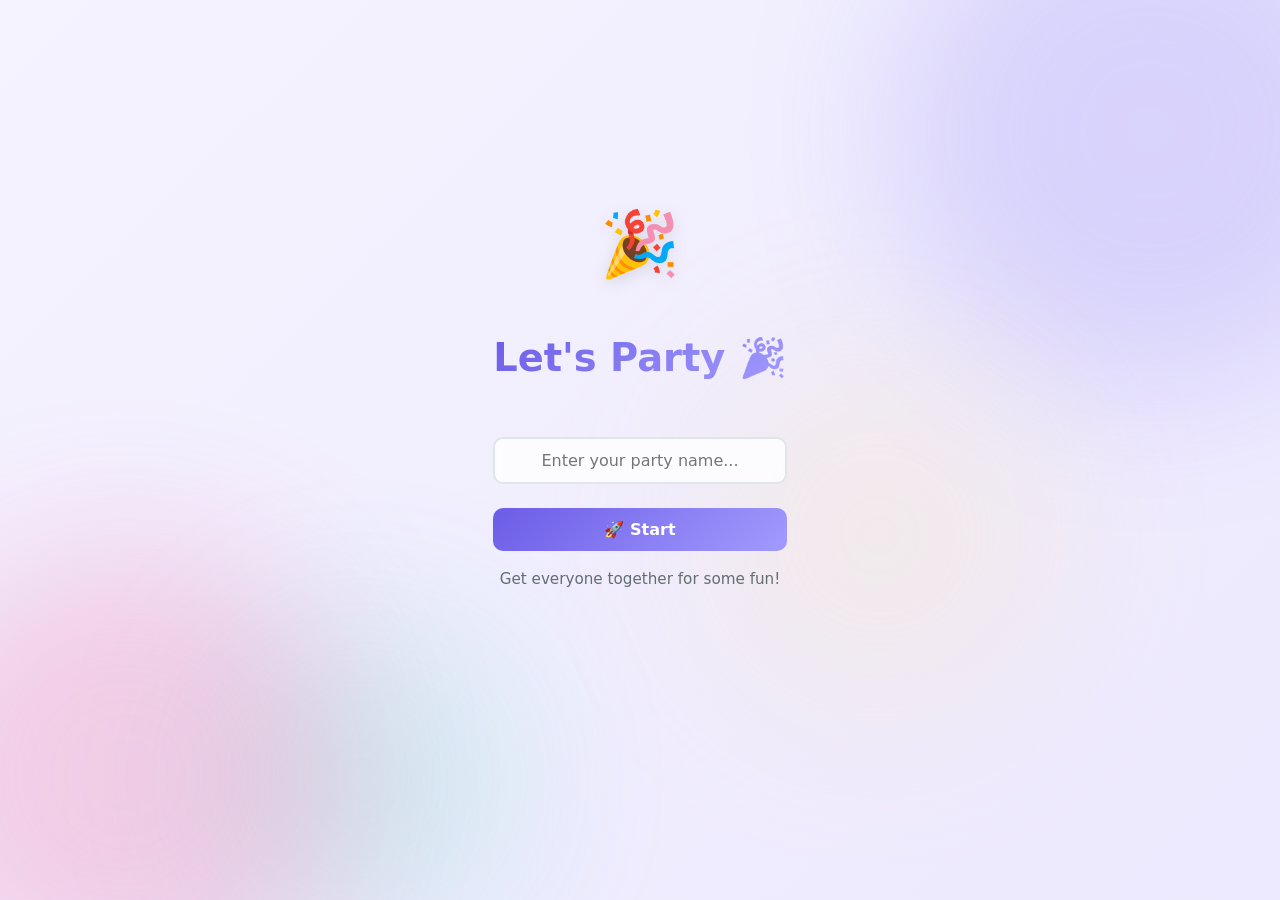
==== index.html @ 0eb38a6e "feat: added 7 games and related functionalities - Create would-you-rather.html for the game interfac" ====
<!DOCTYPE html>
<html lang="en">
<head>
  <meta charset="UTF-8" />
  <meta name="viewport" content="width=device-width, initial-scale=1.0" />
  <title>Party Games Hub</title>
  <link rel="stylesheet" href="css/global.css" />
  <style>
    .home-emoji {
      font-size: 4rem;
      margin-bottom: 0.5rem;
      animation: bounceIn 0.8s ease both;
      filter: drop-shadow(0 4px 8px rgba(0,0,0,0.1));
    }
    .title-display {
      font-size: 2.4rem;
      font-weight: 800;
      margin-bottom: 1.5rem;
      min-height: 3rem;
      background: var(--gradient-primary);
      -webkit-background-clip: text;
      -webkit-text-fill-color: transparent;
      background-clip: text;
      animation: fadeInUp 0.6s ease 0.2s both;
    }
    .title-input {
      max-width: 360px;
      text-align: center;
      font-size: 1.1rem;
      animation: fadeInUp 0.6s ease 0.4s both;
    }
    .screen .btn {
      animation: fadeInUp 0.6s ease 0.6s both;
    }
    .tagline {
      color: var(--text-light);
      font-size: 0.95rem;
      animation: fadeIn 0.6s ease 0.8s both;
      margin-top: -0.5rem;
    }
  </style>
</head>
<body>
<div class="bg-orbs"></div>
  <div class="screen">
    <div class="home-emoji">🎉</div>
    <div class="title-display" id="titleDisplay">Let's Party 🎉</div>

    <input
      type="text"
      id="titleInput"
      class="title-input"
      placeholder="Enter your party name..."
      maxlength="50"
    />

    <button class="btn btn-primary btn-block" style="max-width: 360px;" onclick="startParty()">
      🚀 Start
    </button>
    <p class="tagline">Get everyone together for some fun!</p>
  </div>

  <script src="js/state.js"></script>
  <script src="js/utils.js"></script>
  <script>
    const titleInput = document.getElementById('titleInput');
    const titleDisplay = document.getElementById('titleDisplay');

    // Load saved title
    const savedTitle = getPartyTitle();
    titleInput.value = savedTitle === "Let's Party 🎉" ? '' : savedTitle;
    titleDisplay.textContent = savedTitle;

    // Update title live as user types
    titleInput.addEventListener('input', () => {
      const val = titleInput.value.trim();
      const title = val || "Let's Party 🎉";
      titleDisplay.textContent = title;
      setPartyTitle(title);
    });

    function startParty() {
      // Ensure title is saved
      const val = titleInput.value.trim();
      if (val) setPartyTitle(val);
      navigateTo('lobby.html');
    }
  </script>
</body>
</html>
---- css/global.css ----
/* ===================================
   Party Games Hub – Global Styles
   =================================== */

/* --- Reset & Base --- */
*, *::before, *::after {
  margin: 0;
  padding: 0;
  box-sizing: border-box;
}

:root {
  --primary: #6c5ce7;
  --primary-light: #a29bfe;
  --secondary: #fd79a8;
  --accent: #ffeaa7;
  --bg: #f8f9fc;
  --bg-card: #ffffff;
  --text: #2d3436;
  --text-light: #636e72;
  --danger: #d63031;
  --success: #00b894;
  --radius: 16px;
  --radius-sm: 10px;
  --shadow: 0 4px 20px rgba(0, 0, 0, 0.08);
  --shadow-hover: 0 8px 30px rgba(0, 0, 0, 0.12);
  --font: 'Segoe UI', system-ui, -apple-system, sans-serif;
  --transition: 0.2s ease;
  --gradient-bg: linear-gradient(135deg, #f5f3ff 0%, #ede9fe 25%, #fdf2f8 50%, #fef3c7 75%, #f0fdf4 100%);
  --gradient-primary: linear-gradient(135deg, #6c5ce7, #a29bfe);
  --gradient-secondary: linear-gradient(135deg, #fd79a8, #e84393);
  --gradient-warm: linear-gradient(135deg, #ffeaa7, #fdcb6e);
}

html {
  font-size: 16px;
  scroll-behavior: smooth;
}

body {
  font-family: var(--font);
  background: var(--gradient-bg);
  background-size: 400% 400%;
  animation: gradientShift 18s ease infinite;
  color: var(--text);
  min-height: 100dvh;
  display: flex;
  flex-direction: column;
  align-items: center;
  padding: 2rem 1rem;
  line-height: 1.6;
  position: relative;
  overflow-x: hidden;
}

/* --- Animated background blobs --- */
body::before,
body::after {
  content: '';
  position: fixed;
  border-radius: 50%;
  filter: blur(80px);
  opacity: 0.25;
  z-index: -1;
  animation: floatBlob 20s ease-in-out infinite;
}

body::before {
  width: 500px;
  height: 500px;
  background: radial-gradient(circle, var(--primary-light), var(--primary));
  top: -120px;
  right: -120px;
  animation: floatBlob 22s ease-in-out infinite, pulseBlob 8s ease-in-out infinite;
  animation-delay: -5s, 0s;
}

body::after {
  width: 450px;
  height: 450px;
  background: radial-gradient(circle, var(--secondary), #e84393);
  bottom: -100px;
  left: -100px;
  animation: floatBlob 26s ease-in-out infinite, pulseBlob 10s ease-in-out infinite;
  animation-delay: -10s, -3s;
}

/* --- Extra background layers via box-shadow on a helper --- */
.bg-orbs {
  position: fixed;
  inset: 0;
  z-index: -1;
  pointer-events: none;
  overflow: hidden;
}

.bg-orbs::before,
.bg-orbs::after {
  content: '';
  position: absolute;
  border-radius: 50%;
  filter: blur(90px);
  opacity: 0.18;
}

.bg-orbs::before {
  width: 350px;
  height: 350px;
  background: radial-gradient(circle, #ffeaa7, #fdcb6e);
  top: 40%;
  left: 55%;
  animation: floatBlob2 28s ease-in-out infinite, pulseBlob 12s ease-in-out infinite;
}

.bg-orbs::after {
  width: 300px;
  height: 300px;
  background: radial-gradient(circle, #55efc4, #00b894);
  top: 70%;
  right: 60%;
  animation: floatBlob2 24s ease-in-out infinite reverse, pulseBlob 9s ease-in-out infinite;
  animation-delay: -7s, -2s;
}

@keyframes gradientShift {
  0%   { background-position: 0% 50%; }
  25%  { background-position: 100% 25%; }
  50%  { background-position: 50% 100%; }
  75%  { background-position: 25% 0%; }
  100% { background-position: 0% 50%; }
}

@keyframes floatBlob {
  0%, 100% { transform: translate(0, 0) scale(1); }
  25% { transform: translate(40px, -50px) scale(1.08); }
  50% { transform: translate(-30px, 30px) scale(0.92); }
  75% { transform: translate(20px, 40px) scale(1.04); }
}

@keyframes floatBlob2 {
  0%, 100% { transform: translate(0, 0) scale(1) rotate(0deg); }
  33% { transform: translate(-50px, 30px) scale(1.1) rotate(60deg); }
  66% { transform: translate(40px, -40px) scale(0.9) rotate(-30deg); }
}

@keyframes pulseBlob {
  0%, 100% { opacity: 0.18; }
  50% { opacity: 0.32; }
}

/* --- Entrance animations --- */
@keyframes fadeInUp {
  from { opacity: 0; transform: translateY(24px); }
  to { opacity: 1; transform: translateY(0); }
}

@keyframes fadeIn {
  from { opacity: 0; }
  to { opacity: 1; }
}

@keyframes scaleIn {
  from { opacity: 0; transform: scale(0.9); }
  to { opacity: 1; transform: scale(1); }
}

@keyframes slideInLeft {
  from { opacity: 0; transform: translateX(-20px); }
  to { opacity: 1; transform: translateX(0); }
}

@keyframes slideInRight {
  from { opacity: 0; transform: translateX(20px); }
  to { opacity: 1; transform: translateX(0); }
}

@keyframes bounceIn {
  0% { opacity: 0; transform: scale(0.3); }
  50% { transform: scale(1.05); }
  70% { transform: scale(0.9); }
  100% { opacity: 1; transform: scale(1); }
}

@keyframes shimmer {
  0% { background-position: -200% center; }
  100% { background-position: 200% center; }
}

@keyframes pulse {
  0%, 100% { transform: scale(1); }
  50% { transform: scale(1.05); }
}

.animate-fade-in-up {
  animation: fadeInUp 0.5s ease both;
}

.animate-fade-in {
  animation: fadeIn 0.4s ease both;
}

.animate-scale-in {
  animation: scaleIn 0.4s ease both;
}

.animate-bounce-in {
  animation: bounceIn 0.6s ease both;
}

/* --- Typography --- */
h1, h2, h3 {
  font-weight: 700;
  line-height: 1.2;
}

h1 { font-size: 2.2rem; }
h2 { font-size: 1.6rem; }
h3 { font-size: 1.2rem; }

/* --- Container --- */
.container {
  width: 100%;
  max-width: 720px;
  margin: 0 auto;
}

.container-wide {
  width: 100%;
  max-width: 960px;
  margin: 0 auto;
}

/* --- Buttons --- */
.btn {
  display: inline-flex;
  align-items: center;
  justify-content: center;
  gap: 0.5rem;
  padding: 0.75rem 1.75rem;
  font-size: 1rem;
  font-weight: 600;
  border: none;
  border-radius: var(--radius-sm);
  cursor: pointer;
  transition: transform 0.25s cubic-bezier(.4,0,.2,1), box-shadow 0.25s ease, background 0.25s ease, border-color 0.25s ease;
  text-decoration: none;
  font-family: var(--font);
  position: relative;
  overflow: hidden;
}

.btn::after {
  content: '';
  position: absolute;
  inset: 0;
  background: linear-gradient(120deg, transparent 30%, rgba(255,255,255,0.2) 50%, transparent 70%);
  background-size: 200% 100%;
  opacity: 0;
  transition: opacity 0.3s;
}

.btn:hover::after {
  opacity: 1;
  animation: shimmer 0.8s ease forwards;
}

.btn:hover {
  transform: translateY(-2px);
  box-shadow: var(--shadow-hover);
}

.btn:active {
  transform: translateY(0) scale(0.98);
}

.btn-primary {
  background: var(--gradient-primary);
  color: #fff;
}

.btn-primary:hover {
  box-shadow: 0 6px 25px rgba(108, 92, 231, 0.35);
}

.btn-secondary {
  background: var(--gradient-secondary);
  color: #fff;
}

.btn-secondary:hover {
  box-shadow: 0 6px 25px rgba(253, 121, 168, 0.35);
}

.btn-outline {
  background: transparent;
  color: var(--primary);
  border: 2px solid var(--primary);
  backdrop-filter: blur(4px);
}

.btn-outline:hover {
  background: var(--primary);
  color: #fff;
}

.btn-danger {
  background: linear-gradient(135deg, #d63031, #e17055);
  color: #fff;
}

.btn-danger:hover {
  box-shadow: 0 6px 25px rgba(214, 48, 49, 0.35);
}

.btn-sm {
  padding: 0.4rem 1rem;
  font-size: 0.85rem;
}

.btn-block {
  width: 100%;
}

/* --- Inputs --- */
input[type="text"],
select,
textarea {
  width: 100%;
  padding: 0.75rem 1rem;
  font-size: 1rem;
  font-family: var(--font);
  border: 2px solid #dfe6e9;
  border-radius: var(--radius-sm);
  background: rgba(255, 255, 255, 0.8);
  backdrop-filter: blur(4px);
  color: var(--text);
  transition: border-color 0.3s ease, box-shadow 0.3s ease, background 0.3s ease;
}

input[type="text"]:focus,
select:focus,
textarea:focus {
  outline: none;
  border-color: var(--primary);
  box-shadow: 0 0 0 4px rgba(108, 92, 231, 0.12);
  background: #fff;
}

/* --- Cards --- */
.card {
  background: rgba(255, 255, 255, 0.75);
  backdrop-filter: blur(12px);
  -webkit-backdrop-filter: blur(12px);
  border: 1px solid rgba(255, 255, 255, 0.6);
  border-radius: var(--radius);
  padding: 1.5rem;
  box-shadow: var(--shadow);
  transition: transform 0.3s cubic-bezier(.4,0,.2,1), box-shadow 0.3s ease;
  animation: fadeInUp 0.4s ease both;
}

.card:hover {
  box-shadow: var(--shadow-hover);
  transform: translateY(-2px);
}

/* --- Utility Classes --- */
.text-center { text-align: center; }
.mt-1 { margin-top: 0.5rem; }
.mt-2 { margin-top: 1rem; }
.mt-3 { margin-top: 1.5rem; }
.mt-4 { margin-top: 2rem; }
.mb-2 { margin-bottom: 1rem; }
.mb-3 { margin-bottom: 1.5rem; }
.gap-1 { gap: 0.5rem; }
.gap-2 { gap: 1rem; }

.flex { display: flex; }
.flex-col { flex-direction: column; }
.flex-center { align-items: center; justify-content: center; }
.flex-between { justify-content: space-between; }
.flex-wrap { flex-wrap: wrap; }

.hidden { display: none !important; }

/* --- Participant List --- */
.participant-list {
  list-style: none;
  display: flex;
  flex-direction: column;
  gap: 0.5rem;
}

.participant-item {
  display: flex;
  align-items: center;
  justify-content: space-between;
  padding: 0.6rem 1rem;
  background: linear-gradient(135deg, rgba(241, 240, 255, 0.9), rgba(237, 233, 254, 0.7));
  border-radius: var(--radius-sm);
  font-weight: 500;
  animation: slideInLeft 0.3s ease both;
  transition: transform 0.2s ease, box-shadow 0.2s ease, background 0.2s ease;
}

.participant-item:hover {
  transform: translateX(4px);
  box-shadow: 0 2px 12px rgba(108, 92, 231, 0.12);
  background: linear-gradient(135deg, rgba(241, 240, 255, 1), rgba(237, 233, 254, 0.9));
}

.participant-item .remove-btn {
  background: none;
  border: none;
  color: var(--danger);
  cursor: pointer;
  font-size: 1.2rem;
  padding: 0.2rem 0.4rem;
  border-radius: 4px;
  transition: background var(--transition);
}

.participant-item .remove-btn:hover {
  background: rgba(214, 48, 49, 0.1);
}

/* --- Badge --- */
.badge {
  display: inline-block;
  padding: 0.2rem 0.6rem;
  font-size: 0.75rem;
  font-weight: 600;
  border-radius: 999px;
  background: var(--primary-light);
  color: #fff;
}

/* --- Screen wrapper for centering --- */
.screen {
  display: flex;
  flex-direction: column;
  align-items: center;
  justify-content: center;
  min-height: 80dvh;
  text-align: center;
  gap: 1.5rem;
  animation: fadeInUp 0.6s ease both;
}

/* --- Game page layout --- */
.game-page {
  width: 100%;
  max-width: 720px;
  margin: 0 auto;
  padding: 1rem 0;
  animation: fadeInUp 0.5s ease both;
}

.game-header {
  display: flex;
  align-items: center;
  justify-content: space-between;
  margin-bottom: 1.5rem;
}

.game-header h1 {
  font-size: 1.6rem;
}

/* --- Voting / Options --- */
.options-grid {
  display: flex;
  flex-wrap: wrap;
  gap: 0.75rem;
}

.option-btn {
  flex: 1;
  min-width: 120px;
  padding: 0.75rem 1rem;
  font-size: 1rem;
  font-weight: 600;
  border: 2px solid var(--primary-light);
  border-radius: var(--radius-sm);
  background: rgba(255, 255, 255, 0.8);
  color: var(--primary);
  cursor: pointer;
  transition: all 0.3s cubic-bezier(.4,0,.2,1);
  font-family: var(--font);
}

.option-btn:hover {
  background: var(--gradient-primary);
  color: #fff;
  border-color: var(--primary);
  transform: translateY(-2px);
  box-shadow: 0 4px 15px rgba(108, 92, 231, 0.25);
}

.option-btn.selected {
  background: var(--gradient-primary);
  color: #fff;
  border-color: var(--primary);
  transform: scale(1.02);
  box-shadow: 0 4px 15px rgba(108, 92, 231, 0.25);
}

/* --- Results bar --- */
.result-bar-wrapper {
  margin-bottom: 0.75rem;
}

.result-label {
  display: flex;
  justify-content: space-between;
  font-size: 0.9rem;
  font-weight: 500;
  margin-bottom: 0.3rem;
}

.result-bar {
  height: 12px;
  border-radius: 6px;
  background: #e0e0e0;
  overflow: hidden;
}

.result-bar-fill {
  height: 100%;
  border-radius: 6px;
  background: var(--gradient-primary);
  transition: width 0.8s cubic-bezier(.4,0,.2,1);
}

/* --- Responsive --- */
@media (max-width: 600px) {
  body {
    padding: 1rem 0.75rem;
  }

  h1 { font-size: 1.6rem; }
  h2 { font-size: 1.3rem; }

  .btn {
    padding: 0.65rem 1.25rem;
    font-size: 0.95rem;
  }

  .game-header {
    flex-direction: column;
    gap: 0.5rem;
    text-align: center;
  }
}

/* --- Word-wrap safety --- */
h1, h2, h3, p, span, div, li, td, th, label, button {
  overflow-wrap: break-word;
  word-wrap: break-word;
}

.text-break {
  word-break: break-word;
  overflow-wrap: anywhere;
  hyphens: auto;
}
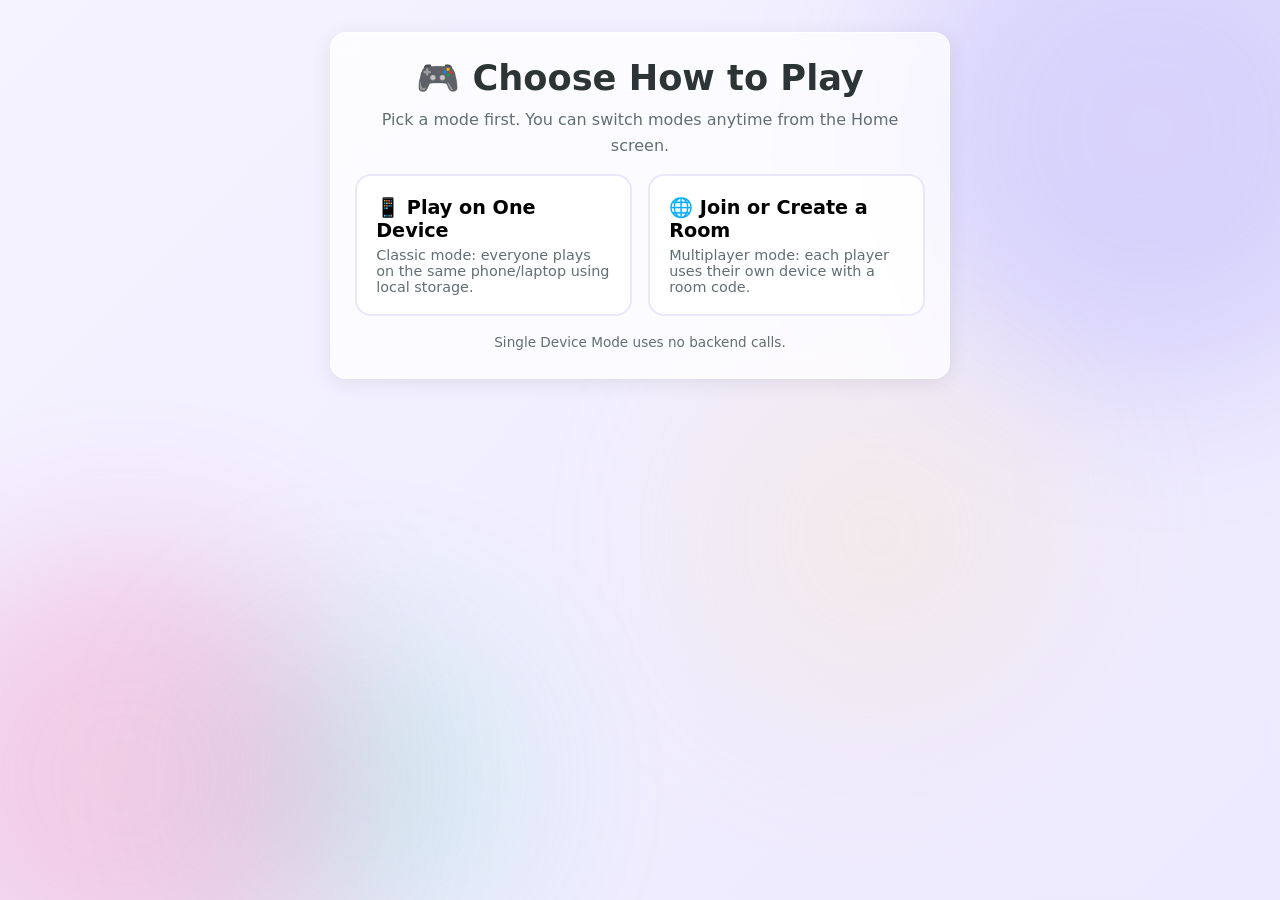
==== commit 8eb061c8: "Add room mode and multiplayer sync" ====
--- a/index.html
+++ b/index.html
@@ -63,6 +63,14 @@
   <script src="js/state.js"></script>
   <script src="js/utils.js"></script>
   <script>
+    const rawMode = localStorage.getItem('pgh_playMode');
+    if (!rawMode) {
+      navigateTo('mode-select.html');
+    }
+    if (getPlayMode() === 'room') {
+      navigateTo('lobby.html');
+    }
+
     const titleInput = document.getElementById('titleInput');
     const titleDisplay = document.getElementById('titleDisplay');
 
@@ -83,6 +91,7 @@
       // Ensure title is saved
       const val = titleInput.value.trim();
       if (val) setPartyTitle(val);
+      setPlayMode('single');
       navigateTo('lobby.html');
     }
   </script>
